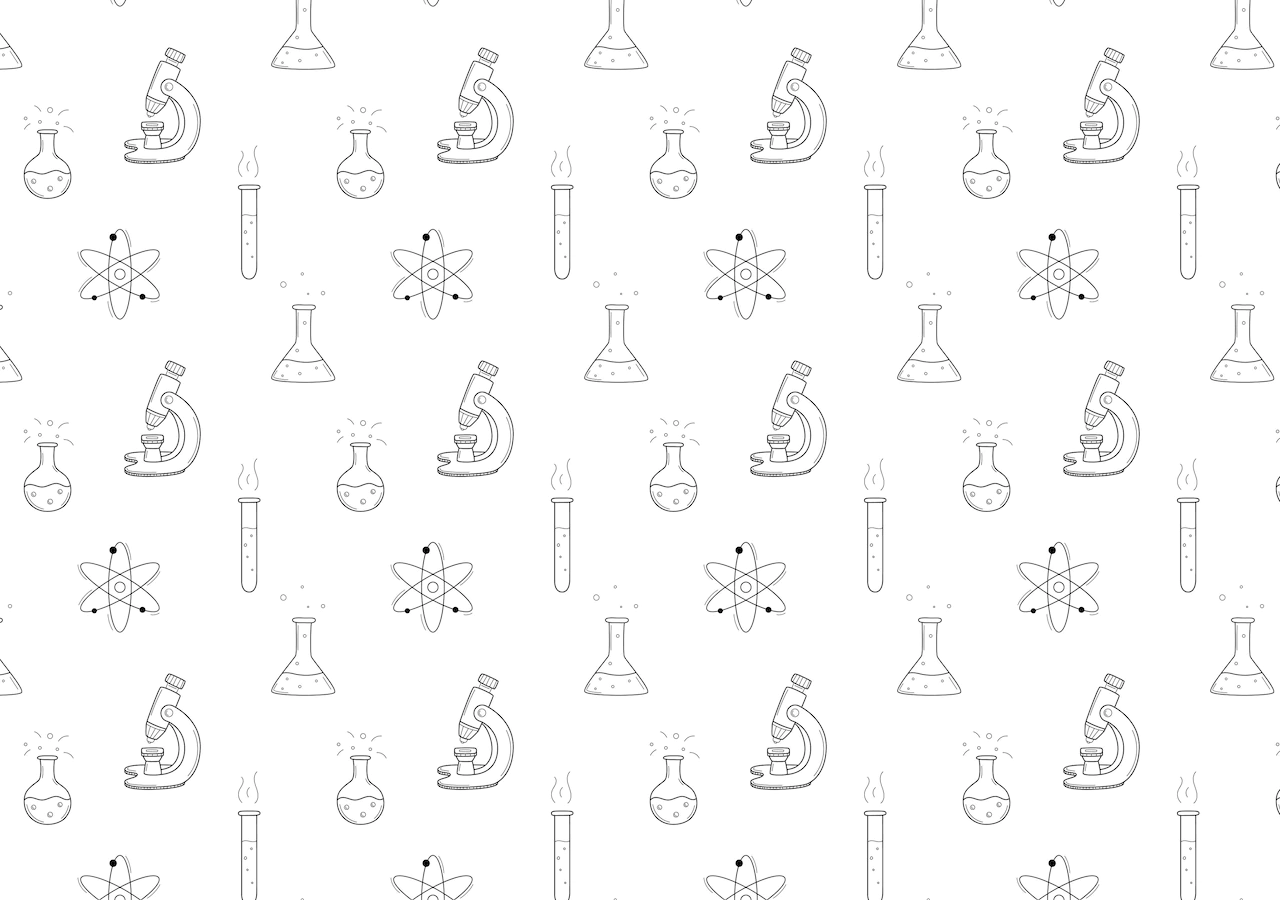
==== historia.html @ 75a54d39 "Segundo commit" ====
<!DOCTYPE html>
<html lang="es">
<head>
    <meta charset="UTF-8">
    <meta http-equiv="X-UA-Compatible" content="IE=edge">
    <meta name="viewport" content="width=device-width, initial-scale=1.0">
    <title>Historia</title>
    <link rel="stylesheet" href="./styles.css">
</head>
<body>
    
</body>
</html>
---- styles.css ----
/* COLORES */
:root {
    --blanco: #f4f4f2;
    --azul: #0034c4;
    --celeste: #007fff;
    --gris: #848775;
}

body {
    background-image: url(./images/Fondos/fondoquimica1.png);
    font-family: Verdana, Geneva, Tahoma, sans-serif;
}

/* ----------------- CABECERA ----------------- */

.cabecera, .contenido {
    max-width: 1300px;
    margin-right: auto;
    margin-left: auto;
} 

.cabecera {
    display: flex;
    justify-content: space-between;
    background-color: var(--gris);
    max-width: 1300px;
    margin-left: auto;
    margin-right: auto;
    align-items: center;
    border-radius: 10px 10px 0px 0px;
}

.cabecera h1 {
    font-size: 40px;
    margin-left: 40px;
}

.cabecera img {
    max-width: 150px;
}

/*-------------------- NAVEGACION --------------- */
.navegacion {
    background-color: var(--azul);
    display: flex;
    justify-content: space-between;
    border-radius: 0 0 8px 8px;
    list-style-type: none;
    height: 100%;
}

.menu {
    display: flex;
    justify-content: space-between;
}

.menu li {
    list-style-type: none;
    padding: 15px;
    position: relative;
    text-align: center;
}

.menu a {
    text-decoration: none;
    width: 110%;
    height: 150%;
    display: flex;
    align-items: center;
    text-align: center;
    font-weight: bolder;
    color: var(--blanco);
    transition: all 300ms ease;
}

.menu a:hover {
    transform: scale(1.1);
    background: var(--celeste);
    box-shadow: 0px 0px 10px 0px rgba(0,0,0,0.5);
}

.navegacion form {
    display: flex;
    align-items: center;
    margin-right: 20px;
    gap: 5px;
}

.buscador input {
    width: 200px;
    padding: 8px;
}

.menu > li > ul {
    width: 150px;
    display: flex;
    flex-direction: column;
    background: var(--azul);
    position: absolute;
    top: 50px;
    padding: 14px 0px;
    z-index: 10;
    transition: all 300ms ease;
    visibility: hidden;
}

.menu > li:hover > ul {
    visibility: visible;
    opacity: 1;
    top: 70px;
}

.imagen1 {
    text-align: center;
    margin-top: 20px;
}
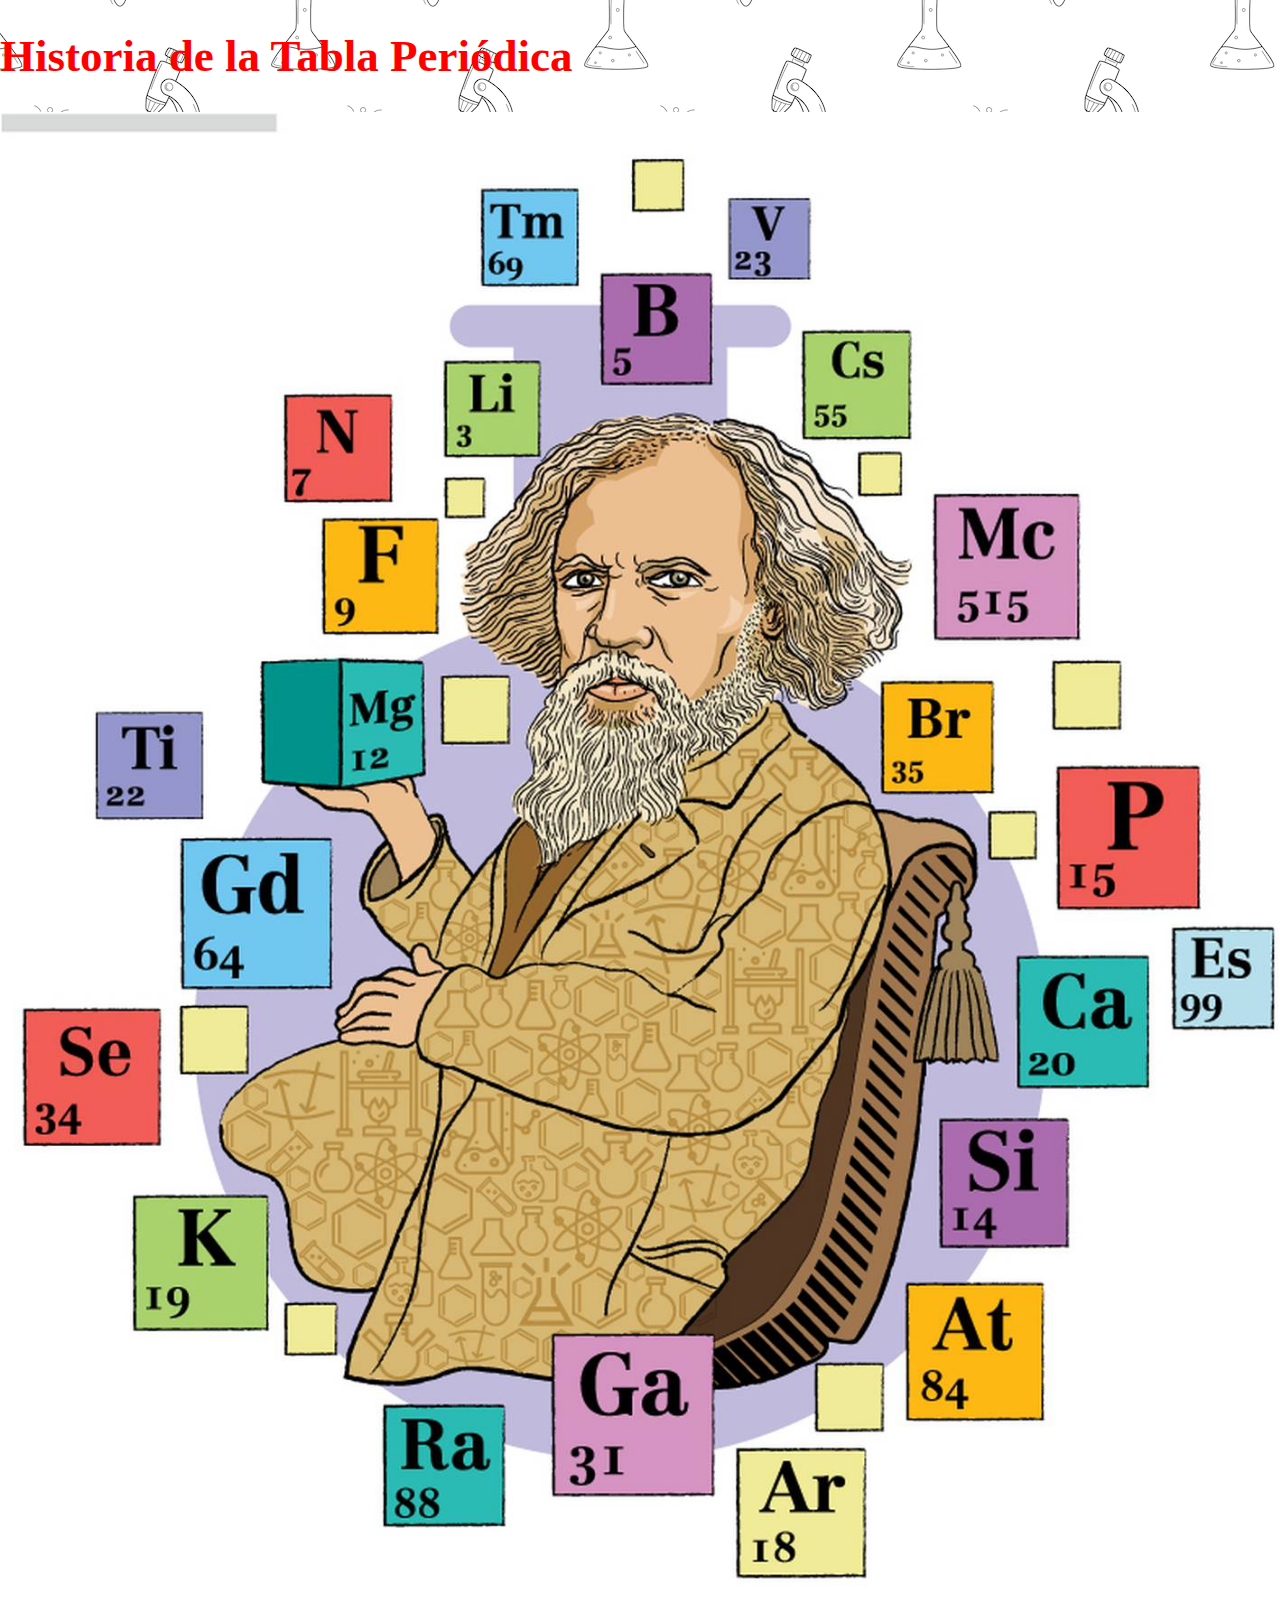
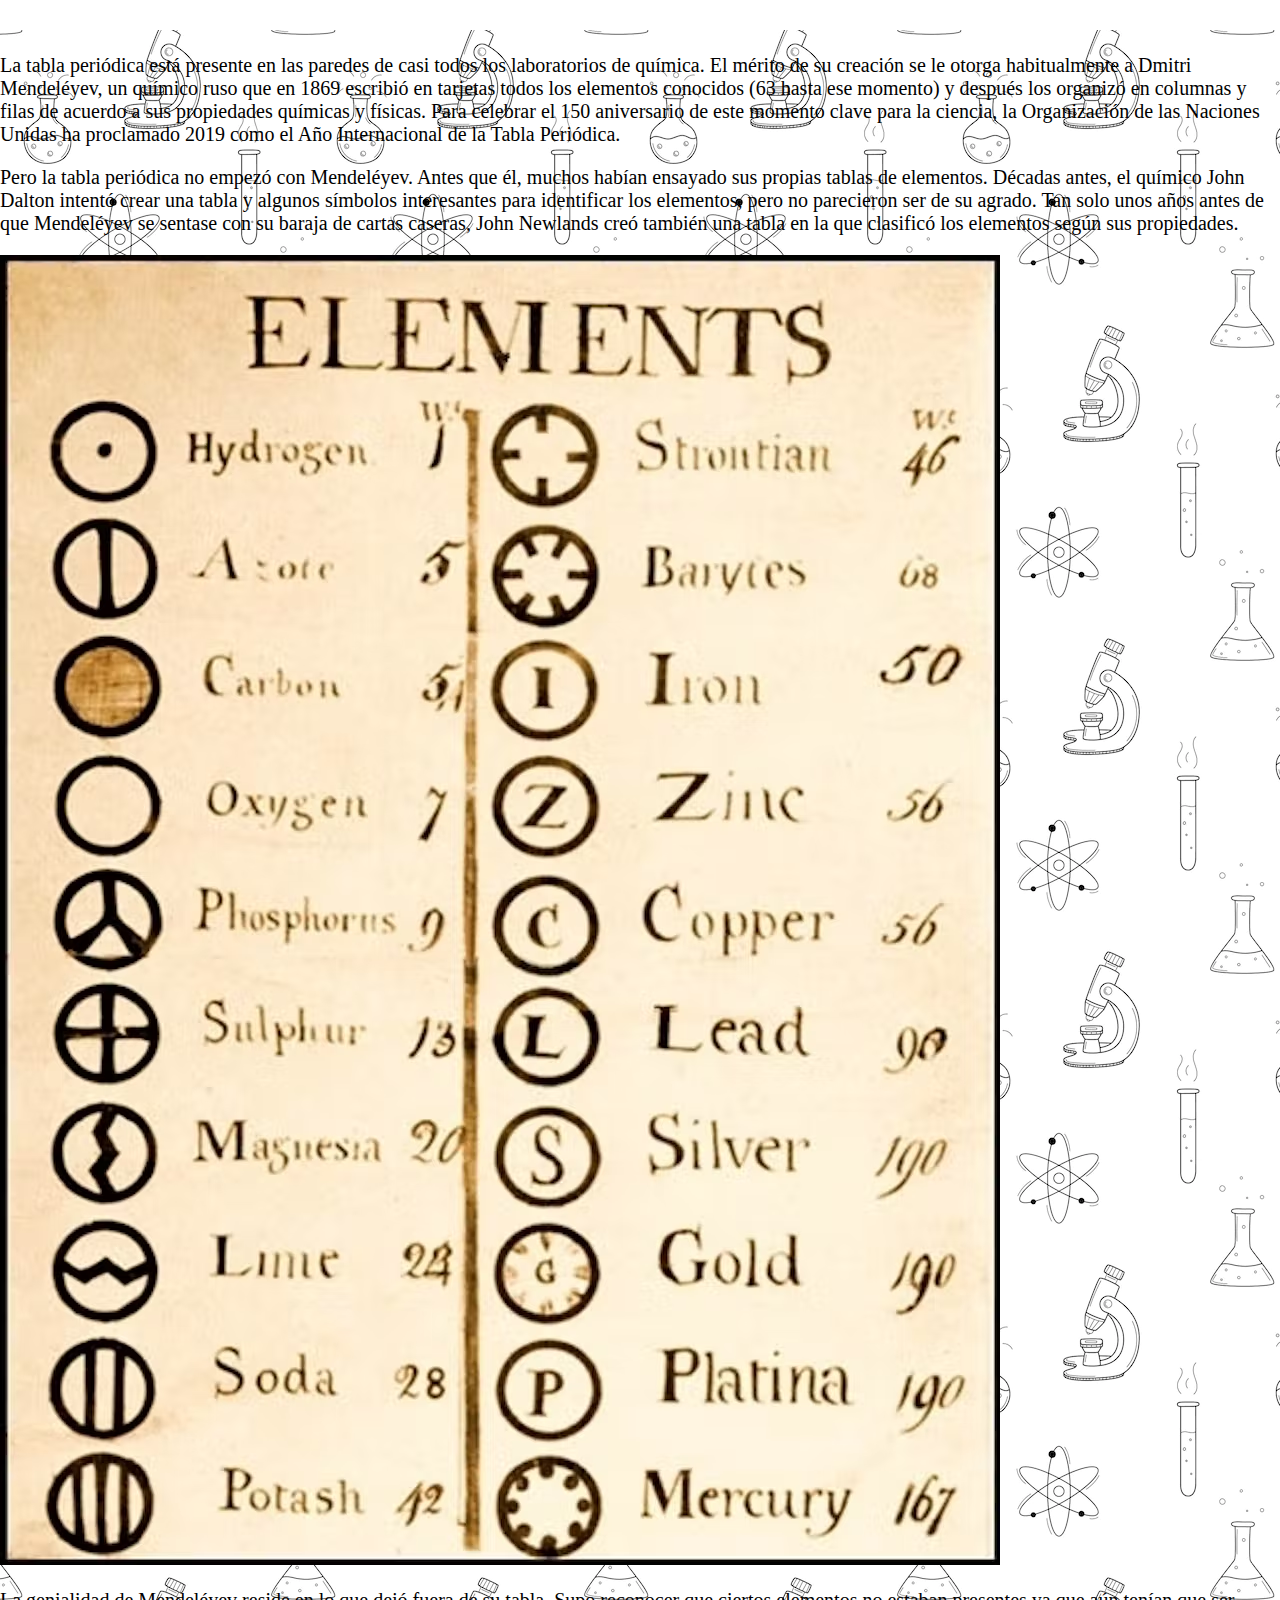
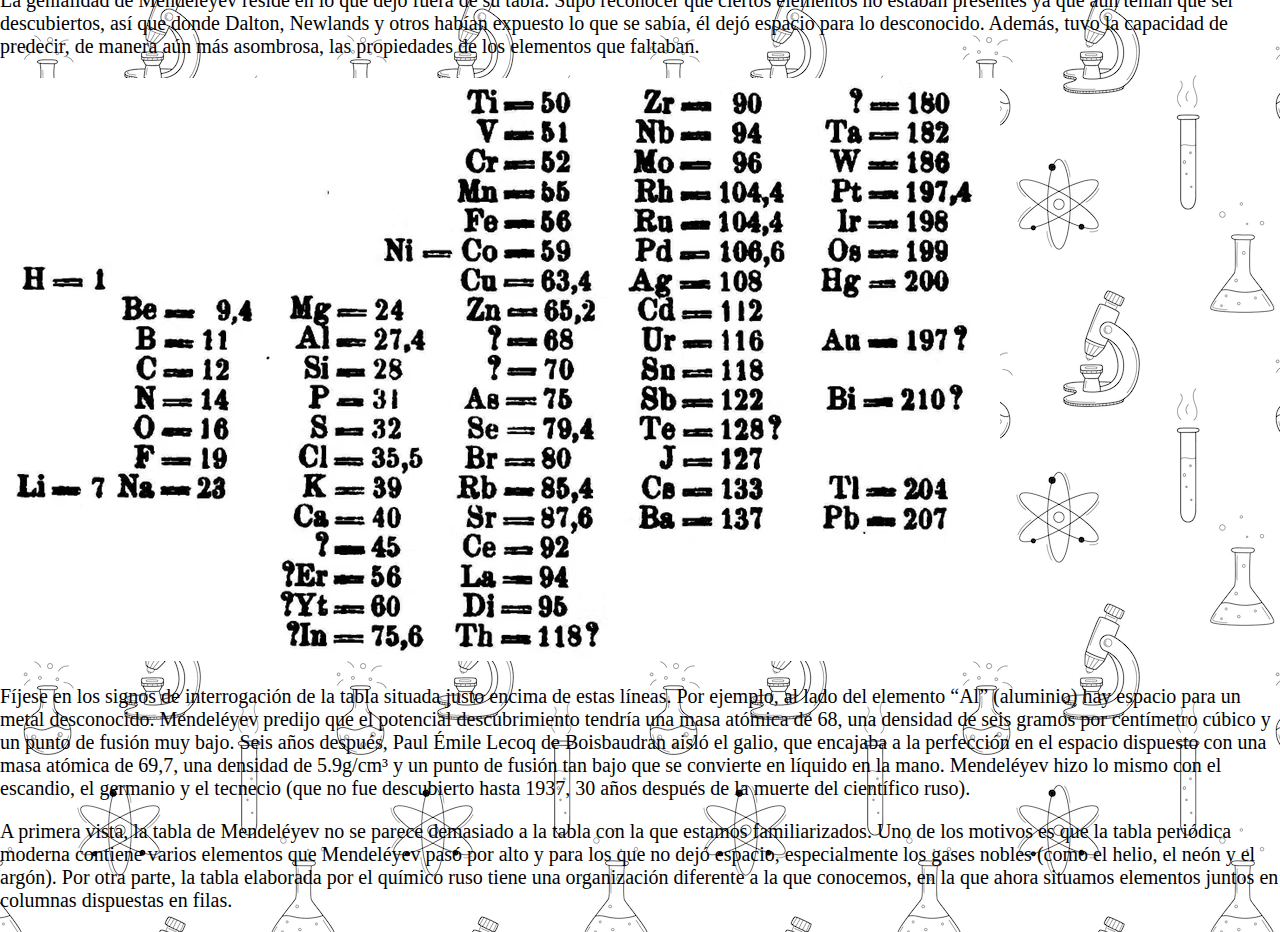
==== commit 99fa81df: "nuevas imagenes" ====
--- a/historia.html
+++ b/historia.html
@@ -8,6 +8,23 @@
     <link rel="stylesheet" href="./styles.css">
 </head>
 <body>
+    <h1 class="tituloH1">Historia de la Tabla Periódica</h1>
     
+        <img src="./images/dmitri.png" alt="Dmitri Mendeléyev">
+    
+    <p>La tabla periódica está presente en las paredes de casi todos los laboratorios de química. El mérito de su creación se le otorga habitualmente a Dmitri Mendeléyev, un químico ruso que en 1869 escribió en tarjetas todos los elementos conocidos (63 hasta ese momento) y después los organizó en columnas y filas de acuerdo a sus propiedades químicas y físicas. Para celebrar el 150 aniversario de este momento clave para la ciencia, la Organización de las Naciones Unidas ha proclamado 2019 como el Año Internacional de la Tabla Periódica.</p>
+    <p>Pero la tabla periódica no empezó con Mendeléyev. Antes que él, muchos habían ensayado sus propias tablas de elementos. Décadas antes, el químico John Dalton intentó crear una tabla y algunos símbolos interesantes para identificar los elementos, pero no parecieron ser de su agrado. Tan solo unos años antes de que Mendeléyev se sentase con su baraja de cartas caseras, John Newlands creó también una tabla en la que clasificó los elementos según sus propiedades.
+    </p>
+    
+    <img src="./images/tablaantigua.png" alt="Primera Tabla Construida">
+    
+    <p>La genialidad de Mendeléyev reside en lo que dejó fuera de su tabla. Supo reconocer que ciertos elementos no estaban presentes ya que aún tenían que ser descubiertos, así que donde Dalton, Newlands y otros habían expuesto lo que se sabía, él dejó espacio para lo desconocido. Además, tuvo la capacidad de predecir, de manera aún más asombrosa, las propiedades de los elementos que faltaban.
+    </p>
+    
+    <img src="./images/tablaantigua2.png" alt="Prototipo de Tabla Periódica de Mendeléyev">
+    
+    <p>Fíjese en los signos de interrogación de la tabla situada justo encima de estas líneas. Por ejemplo, al lado del elemento “Al” (aluminio) hay espacio para un metal desconocido. Mendeléyev predijo que el potencial descubrimiento tendría una masa atómica de 68, una densidad de seis gramos por centímetro cúbico y un punto de fusión muy bajo. Seis años después, Paul Émile Lecoq de Boisbaudran aisló el galio, que encajaba a la perfección en el espacio dispuesto con una masa atómica de 69,7, una densidad de 5.9g/cm³ y un punto de fusión tan bajo que se convierte en líquido en la mano. Mendeléyev hizo lo mismo con el escandio, el germanio y el tecnecio (que no fue descubierto hasta 1937, 30 años después de la muerte del científico ruso).</p>
+    <p>A primera vista, la tabla de Mendeléyev no se parece demasiado a la tabla con la que estamos familiarizados. Uno de los motivos es que la tabla periódica moderna contiene varios elementos que Mendeléyev pasó por alto y para los que no dejó espacio, especialmente los gases nobles (como el helio, el neón y el argón). Por otra parte, la tabla elaborada por el químico ruso tiene una organización diferente a la que conocemos, en la que ahora situamos elementos juntos en columnas dispuestas en filas.
+    </p>
 </body>
 </html>--- a/styles.css
+++ b/styles.css
@@ -6,9 +6,35 @@
     --gris: #848775;
 }
 
+* {
+    max-width: 1300px;
+    margin-right: auto;
+    margin-left: auto; 
+    background-image: ();
+}
+
 body {
     background-image: url(./images/Fondos/fondoquimica1.png);
-    font-family: Verdana, Geneva, Tahoma, sans-serif;
+}
+
+body p {
+    font-size: 20px; 
+}
+
+h2 {
+    font-size: 35px;
+    color: red;
+}
+
+h3 {
+    font-size: 25px;
+    color: var(--azul);
+    
+}
+
+.tituloH1 {
+    font-size: 45px;
+    color: red;
 }
 
 /* ----------------- CABECERA ----------------- */
@@ -70,7 +96,7 @@
     text-align: center;
     font-weight: bolder;
     color: var(--blanco);
-    transition: all 300ms ease;
+    transition: all 300ms ease;  
 }
 
 .menu a:hover {
@@ -114,3 +140,14 @@
     text-align: center;
     margin-top: 20px;
 }
+
+/*----------------- página de Organización ----------------*/
+
+.listaOrganizacion {
+    font-size: 30px;
+    font-style: italic;
+    
+}
+
+/*----------------- página de Organización ----------------*/
+
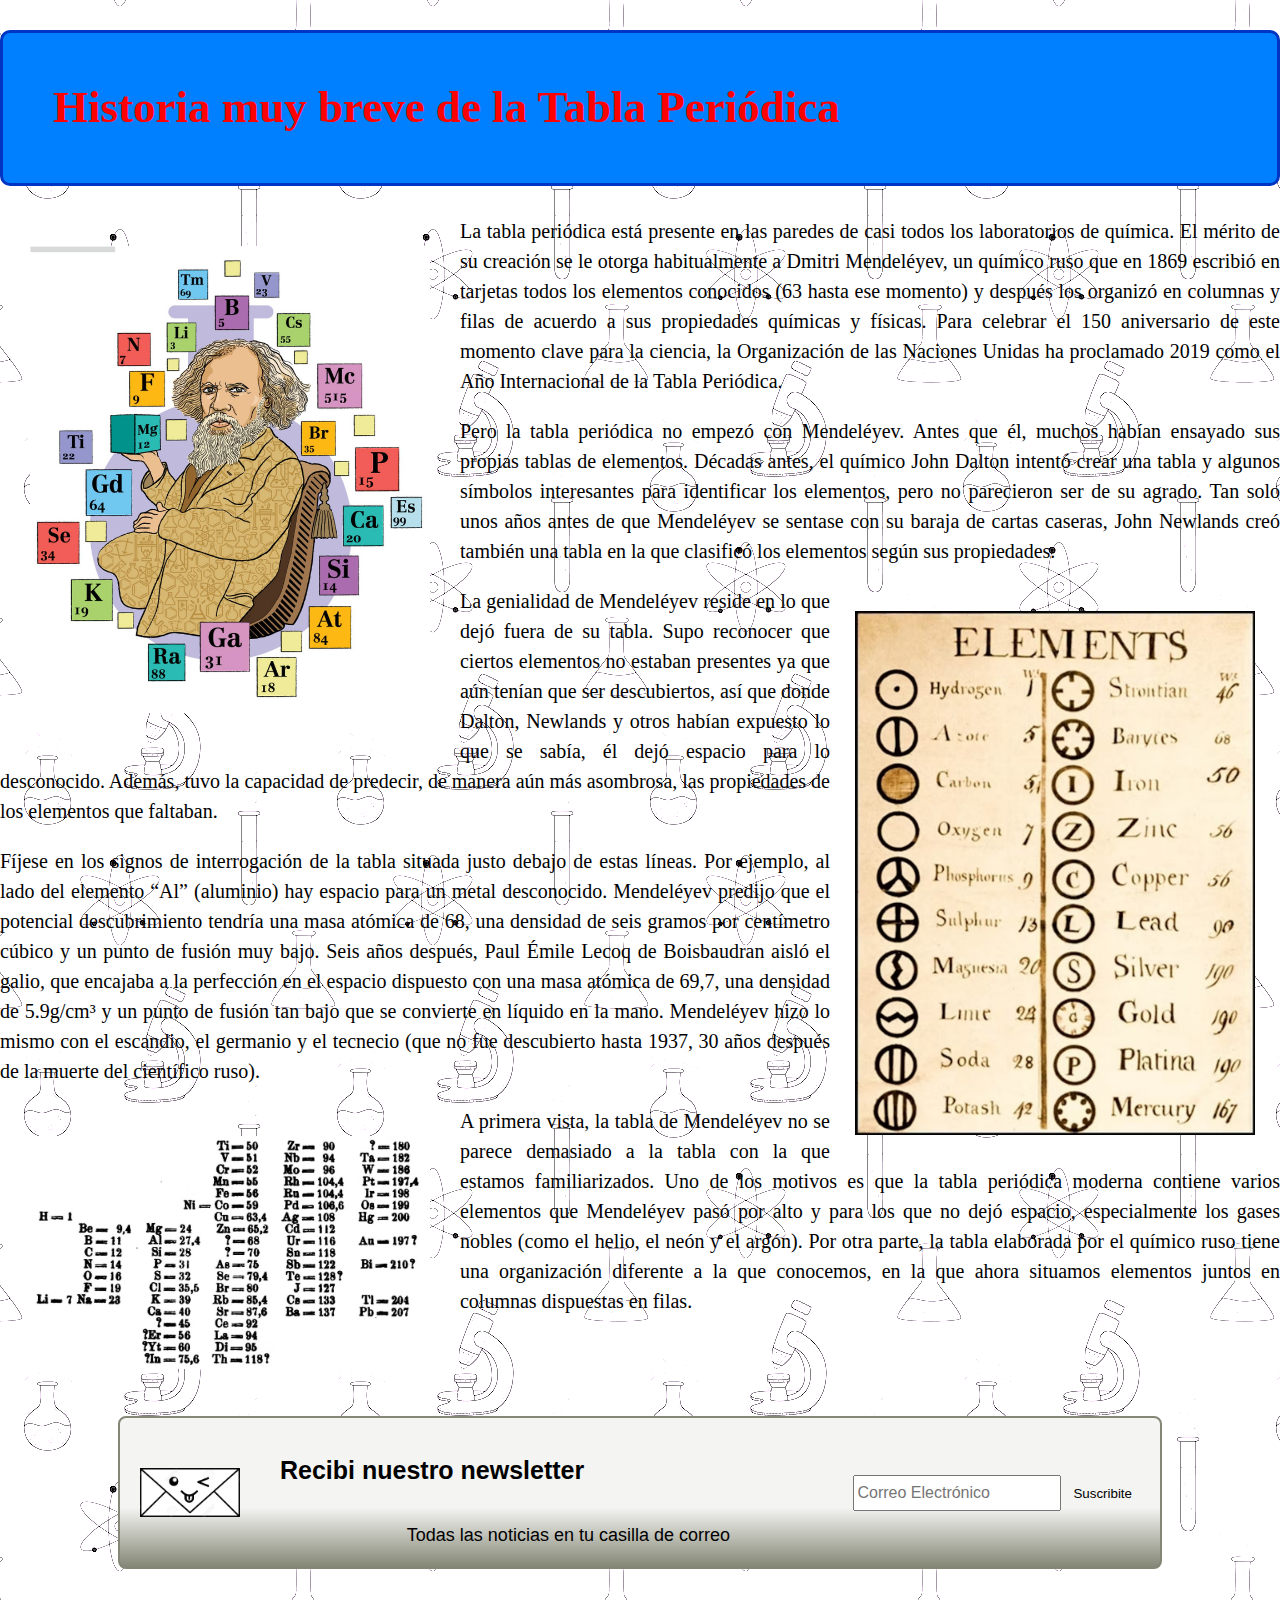
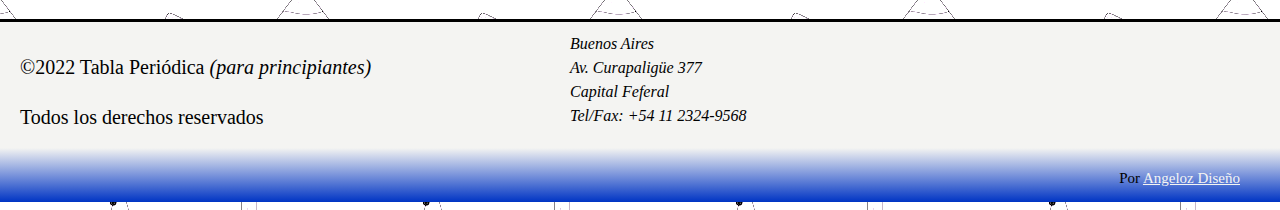
==== commit 937e2104: "creo es tercer commit" ====
--- a/historia.html
+++ b/historia.html
@@ -8,23 +8,69 @@
     <link rel="stylesheet" href="./styles.css">
 </head>
 <body>
-    <h1 class="tituloH1">Historia de la Tabla Periódica</h1>
     
-        <img src="./images/dmitri.png" alt="Dmitri Mendeléyev">
+    <h1 class="tituloH1">Historia muy breve de la Tabla Periódica</h1>
     
-    <p>La tabla periódica está presente en las paredes de casi todos los laboratorios de química. El mérito de su creación se le otorga habitualmente a Dmitri Mendeléyev, un químico ruso que en 1869 escribió en tarjetas todos los elementos conocidos (63 hasta ese momento) y después los organizó en columnas y filas de acuerdo a sus propiedades químicas y físicas. Para celebrar el 150 aniversario de este momento clave para la ciencia, la Organización de las Naciones Unidas ha proclamado 2019 como el Año Internacional de la Tabla Periódica.</p>
-    <p>Pero la tabla periódica no empezó con Mendeléyev. Antes que él, muchos habían ensayado sus propias tablas de elementos. Décadas antes, el químico John Dalton intentó crear una tabla y algunos símbolos interesantes para identificar los elementos, pero no parecieron ser de su agrado. Tan solo unos años antes de que Mendeléyev se sentase con su baraja de cartas caseras, John Newlands creó también una tabla en la que clasificó los elementos según sus propiedades.
-    </p>
+    <div class="contenidoHistoria">
+        
+        <div class="parrafo1">    
+            
+            <img class="fotoHistoria1" src="./images/dmitri.png" alt="Dmitri Mendeléyev">
+            
+            <p>La tabla periódica está presente en las paredes de casi todos los laboratorios de química. El mérito de su creación se le otorga habitualmente a Dmitri Mendeléyev, un químico ruso que en 1869 escribió en tarjetas todos los elementos conocidos (63 hasta ese momento) y después los organizó en columnas y filas de acuerdo a sus propiedades químicas y físicas. Para celebrar el 150 aniversario de este momento clave para la ciencia, la Organización de las Naciones Unidas ha proclamado 2019 como el Año Internacional de la Tabla Periódica.</p>
+            
+            <p>Pero la tabla periódica no empezó con Mendeléyev. Antes que él, muchos habían ensayado sus propias tablas de elementos. Décadas antes, el químico John Dalton intentó crear una tabla y algunos símbolos interesantes para identificar los elementos, pero no parecieron ser de su agrado. Tan solo unos años antes de que Mendeléyev se sentase con su baraja de cartas caseras, John Newlands creó también una tabla en la que clasificó los elementos según sus propiedades.</p>
+        </div>
+        
+        <div class="parrafo2">
+            
+            <img class="fotoHistoria2" src="./images/tablaantigua.png" alt="Símbolos antiguos de los elementos">
+            
+            <p>La genialidad de Mendeléyev reside en lo que dejó fuera de su tabla. Supo reconocer que ciertos elementos no estaban presentes ya que aún tenían que ser descubiertos, así que donde Dalton, Newlands y otros habían expuesto lo que se sabía, él dejó espacio para lo desconocido. Además, tuvo la capacidad de predecir, de manera aún más asombrosa, las propiedades de los elementos que faltaban.</p>
+        </div>
+        
+        <div class="parrafo3">
+            <p>Fíjese en los signos de interrogación de la tabla situada justo debajo de estas líneas. Por ejemplo, al lado del elemento “Al” (aluminio) hay espacio para un metal desconocido. Mendeléyev predijo que el potencial descubrimiento tendría una masa atómica de 68, una densidad de seis gramos por centímetro cúbico y un punto de fusión muy bajo. Seis años después, Paul Émile Lecoq de Boisbaudran aisló el galio, que encajaba a la perfección en el espacio dispuesto con una masa atómica de 69,7, una densidad de 5.9g/cm³ y un punto de fusión tan bajo que se convierte en líquido en la mano. Mendeléyev hizo lo mismo con el escandio, el germanio y el tecnecio (que no fue descubierto hasta 1937, 30 años después de la muerte del científico ruso).</p>
+
+            <img class="fotoHistoria3" src="./images/tablaantigua2.png" alt="Prototipo de Tabla Periódica de Mendeléyev">
+
+            <p>A primera vista, la tabla de Mendeléyev no se parece demasiado a la tabla con la que estamos familiarizados. Uno de los motivos es que la tabla periódica moderna contiene varios elementos que Mendeléyev pasó por alto y para los que no dejó espacio, especialmente los gases nobles (como el helio, el neón y el argón). Por otra parte, la tabla elaborada por el químico ruso tiene una organización diferente a la que conocemos, en la que ahora situamos elementos juntos en columnas dispuestas en filas.</p>
+        </div>
+    </div>
     
-    <img src="./images/tablaantigua.png" alt="Primera Tabla Construida">
+    <!-- inicio NEWS -->
+    <div class="news">
+        <div class="suscripcion">
+            <img src="./images/Fondos/sobre.png" alt="Sobre de suscripción">
+            <div class="info-news">
+                <h4>Recibi nuestro newsletter</h4>
+                <p>Todas las noticias en tu casilla de correo</p>
+            </div>
+        </div>
+
+        <form action="">
+            <input class="campo" type="text" placeholder="Correo Electrónico">
+            <input class="boton-suscripcion" type="submit" value="Suscribite">
+        </form>    
+    </div>
+    <!-- fin de NEWS -->
     
-    <p>La genialidad de Mendeléyev reside en lo que dejó fuera de su tabla. Supo reconocer que ciertos elementos no estaban presentes ya que aún tenían que ser descubiertos, así que donde Dalton, Newlands y otros habían expuesto lo que se sabía, él dejó espacio para lo desconocido. Además, tuvo la capacidad de predecir, de manera aún más asombrosa, las propiedades de los elementos que faltaban.
-    </p>
-    
-    <img src="./images/tablaantigua2.png" alt="Prototipo de Tabla Periódica de Mendeléyev">
-    
-    <p>Fíjese en los signos de interrogación de la tabla situada justo encima de estas líneas. Por ejemplo, al lado del elemento “Al” (aluminio) hay espacio para un metal desconocido. Mendeléyev predijo que el potencial descubrimiento tendría una masa atómica de 68, una densidad de seis gramos por centímetro cúbico y un punto de fusión muy bajo. Seis años después, Paul Émile Lecoq de Boisbaudran aisló el galio, que encajaba a la perfección en el espacio dispuesto con una masa atómica de 69,7, una densidad de 5.9g/cm³ y un punto de fusión tan bajo que se convierte en líquido en la mano. Mendeléyev hizo lo mismo con el escandio, el germanio y el tecnecio (que no fue descubierto hasta 1937, 30 años después de la muerte del científico ruso).</p>
-    <p>A primera vista, la tabla de Mendeléyev no se parece demasiado a la tabla con la que estamos familiarizados. Uno de los motivos es que la tabla periódica moderna contiene varios elementos que Mendeléyev pasó por alto y para los que no dejó espacio, especialmente los gases nobles (como el helio, el neón y el argón). Por otra parte, la tabla elaborada por el químico ruso tiene una organización diferente a la que conocemos, en la que ahora situamos elementos juntos en columnas dispuestas en filas.
-    </p>
+    <!-- inicio de pie de página -->
+    <div class="pieDePagina">
+        <div class="copyright">
+            <p>©2022 Tabla Periódica <i>(para principiantes)</i></p>
+            <p>Todos los derechos reservados</p>
+        </div>
+
+        <address class="direccionBSAS">
+            Buenos Aires <br>
+            Av. Curapaligüe 377 <br>
+            Capital Feferal <br>
+            Tel/Fax: +54 11 2324-9568
+        </address>
+
+        <p class="firma">Por <a href="#">Angeloz Diseño</a> </p>
+    </div>
+<!-- fin de pie de página -->
 </body>
 </html>--- a/styles.css
+++ b/styles.css
@@ -4,21 +4,20 @@
     --azul: #0034c4;
     --celeste: #007fff;
     --gris: #848775;
-}
-
-* {
+    --rojo: red;
+}
+
+body {
+    background-image: url(./images/Fondos/fondoquimica1.png);
     max-width: 1300px;
     margin-right: auto;
-    margin-left: auto; 
-    background-image: ();
-}
-
-body {
-    background-image: url(./images/Fondos/fondoquimica1.png);
+    margin-left: auto;
+    line-height: 1.5;
 }
 
 body p {
-    font-size: 20px; 
+    font-size: 20px;
+    text-align: justify; 
 }
 
 h2 {
@@ -35,6 +34,16 @@
 .tituloH1 {
     font-size: 45px;
     color: red;
+    background-color: var(--celeste);
+    display: flex;
+    justify-content: space-between;
+    height: 150px;
+    align-items: center;
+    text-align: left;
+    padding-left: 50px;
+    border: #0034c4 solid;
+    border-radius: 10px;
+    background-image: -moz-linear-gradient(var(--blanco) 70%, var(--celeste));
 }
 
 /* ----------------- CABECERA ----------------- */
@@ -49,20 +58,19 @@
     display: flex;
     justify-content: space-between;
     background-color: var(--gris);
-    max-width: 1300px;
-    margin-left: auto;
-    margin-right: auto;
     align-items: center;
     border-radius: 10px 10px 0px 0px;
+    background-image: -moz-radial-gradient(var(--blanco) 20%, var(--gris));
 }
 
 .cabecera h1 {
-    font-size: 40px;
-    margin-left: 40px;
+    font-size: 50px;
+    margin-left: 50px;
 }
 
 .cabecera img {
     max-width: 150px;
+    margin-right: 90px;
 }
 
 /*-------------------- NAVEGACION --------------- */
@@ -73,11 +81,13 @@
     border-radius: 0 0 8px 8px;
     list-style-type: none;
     height: 100%;
+    align-items: center;
 }
 
 .menu {
     display: flex;
-    justify-content: space-between;
+    justify-content: flex-start;
+    align-items: center;
 }
 
 .menu li {
@@ -85,6 +95,7 @@
     padding: 15px;
     position: relative;
     text-align: center;
+    align-items: center;
 }
 
 .menu a {
@@ -96,7 +107,10 @@
     text-align: center;
     font-weight: bolder;
     color: var(--blanco);
-    transition: all 300ms ease;  
+    transition: all 300ms ease;
+    font-family: 'Trebuchet MS', 'Lucida Sans Unicode', 'Lucida Grande', 'Lucida Sans', Arial, sans-serif;
+    font-size: 19px;
+    font-variant: small-caps;
 }
 
 .menu a:hover {
@@ -109,10 +123,10 @@
     display: flex;
     align-items: center;
     margin-right: 20px;
-    gap: 5px;
-}
-
-.buscador input {
+    gap: 15px;
+}
+
+.buscador {
     width: 200px;
     padding: 8px;
 }
@@ -141,13 +155,137 @@
     margin-top: 20px;
 }
 
+/*------------------------ NEWS ------------------------*/
+
+.suscripcion img {
+    max-width: 100px;
+}
+
+.news {
+    display: flex;
+    justify-content: space-between;
+    align-items: center;
+    max-width: 1000px;
+    padding-right: 20px;
+    padding-left: 20px; 
+    margin: auto;
+    border-radius: 8px;
+    border: 2px solid var(--gris);
+    background-image: linear-gradient(var(--blanco) 60%, var(--gris));
+    margin-top: 100px;
+}
+
+.suscripcion {
+    display: flex;
+    align-items: center;
+    gap: 40px;
+}
+
+.info-news {
+    width: 450px;
+}
+
+.info-news p {
+    text-align: end;
+    font-family: Verdana, Geneva, Tahoma, sans-serif;
+    font-size: 18px;
+}
+
+.info-news h4 {
+    font-family: Arial, Helvetica, sans-serif;
+    font-size: 25px;
+    font-weight: 300px;
+}
+
+.boton-suscripcion {
+    border: none;
+    background: none;
+    padding: 8px;    
+}
+
+.boton-suscripcion:hover {
+    color: var(--azul);
+    font-weight: bold;
+    cursor: pointer;
+}
+
+.campo {
+    width: 200px;
+    height: 30px;
+    font: 1em sans-serif;
+}
+
+/*--------------------- pie de página ---------------------*/
+
+
+.pieDePagina {
+    display: grid;
+    grid-template-columns: 400px 400px 1fr;
+    background-color: var(--celeste); 
+    border-top: black solid;
+    grid-template-rows: 1fr 50px;
+    padding: 10px 40px 0px 20px;
+    margin-top: 50px;
+    background-image: linear-gradient(var(--blanco) 70%, var(--azul));
+}
+
+.direccionBSAS {
+    padding-left: 150px;
+}
+
+.firma {
+    grid-column: 3/4; 
+    grid-row: 2/3;
+    text-align: end;
+    font-size: 15px;
+}
+
+.firma a {
+    color: var(--blanco); 
+}
+/* ------------------------------------------------------- */
 /*----------------- página de Organización ----------------*/
+/* ------------------------------------------------------- */
 
 .listaOrganizacion {
     font-size: 30px;
     font-style: italic;
+    text-align: justify;
     
 }
 
-/*----------------- página de Organización ----------------*/
-
+/* ------------------------------------------------------- */
+/*------------------- página de Historia ------------------*/
+/* ------------------------------------------------------- */
+
+.fotoHistoria1, 
+.fotoHistoria2, 
+.fotoHistoria3 {
+    max-width: 400px;
+    align-items: center;
+    text-align: center; 
+}
+
+.parrafo1 img {
+    float: left;
+    padding: 30px;
+    border-radius: 8px;
+}
+
+.parrafo2 img {
+    float: right;
+    padding: 25px;
+    border-radius: 8px;
+}
+
+.parrafo3 img {
+    float: left;
+    padding: 30px;
+    border-radius: 8px;
+}
+
+/* ------------------------------------------------------- */
+/*---------- página de Metales (clasificacion) ------------*/
+/* ------------------------------------------------------- */
+
+
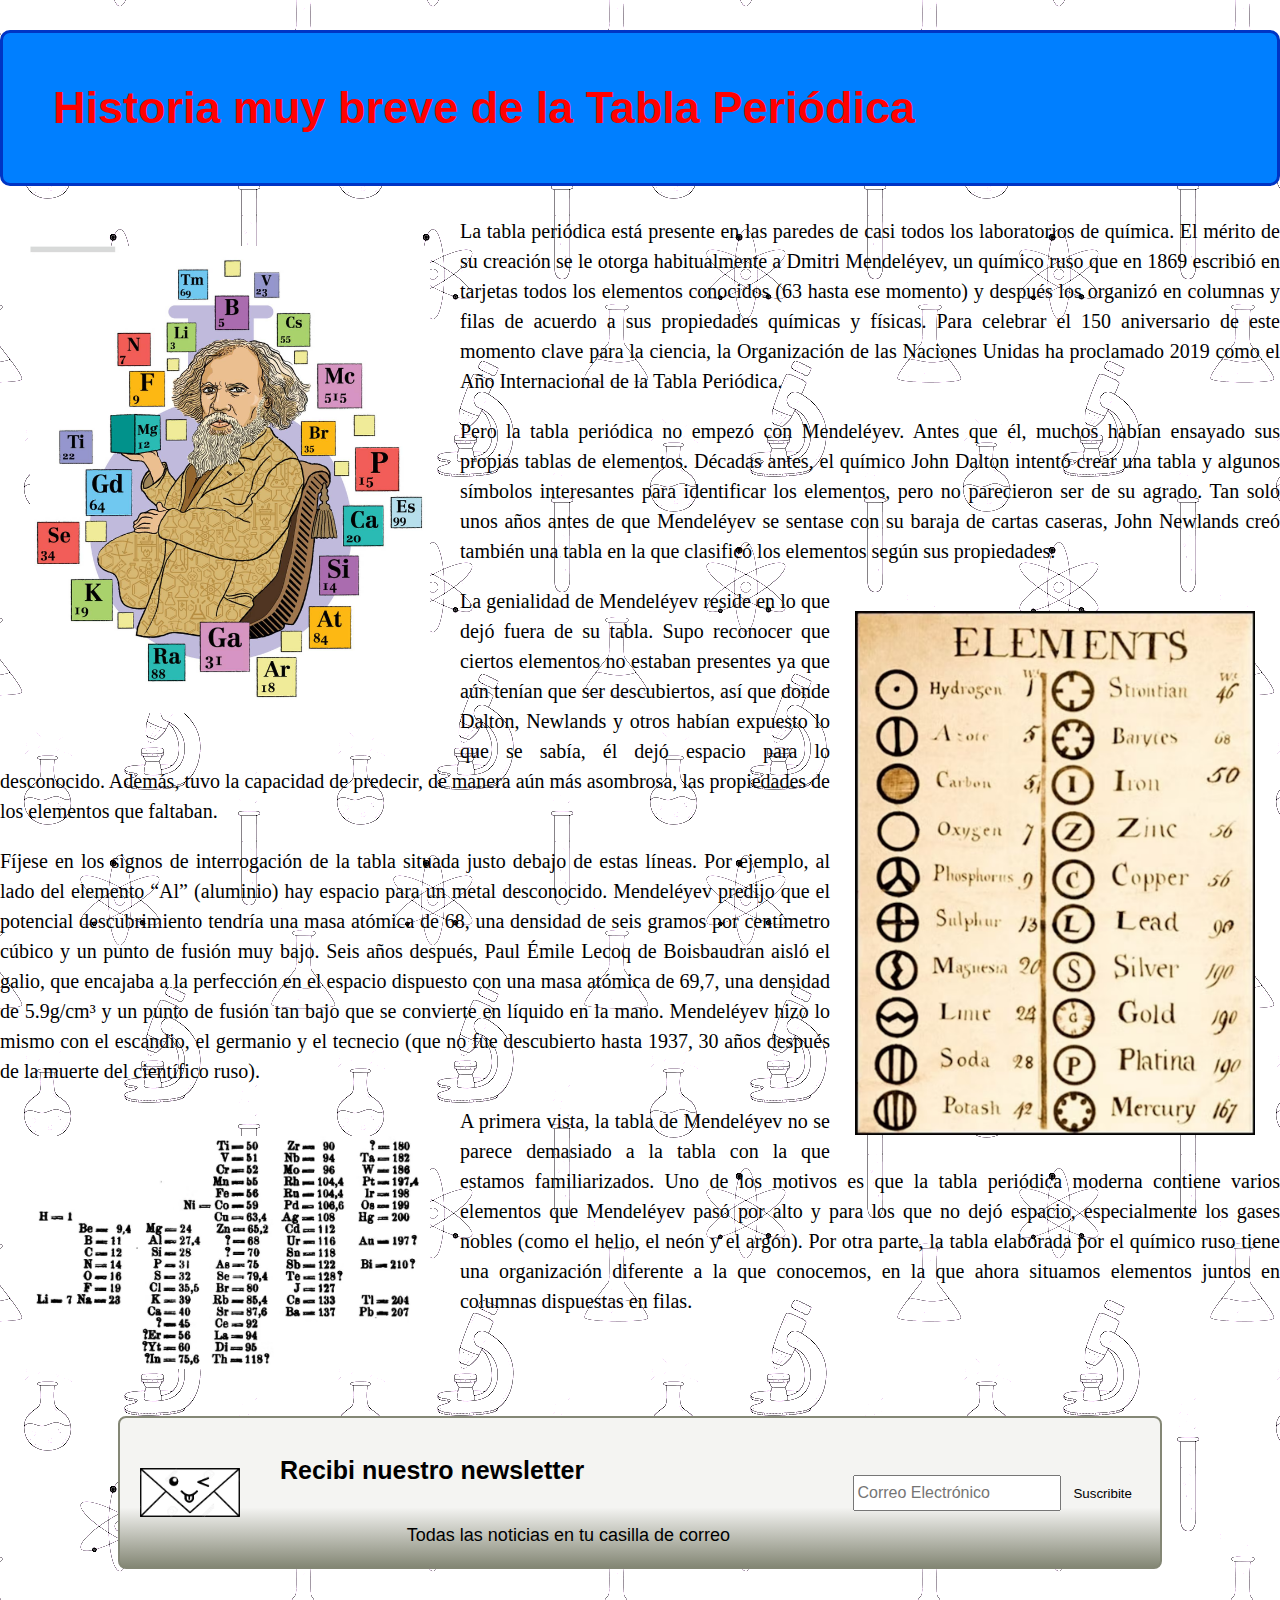
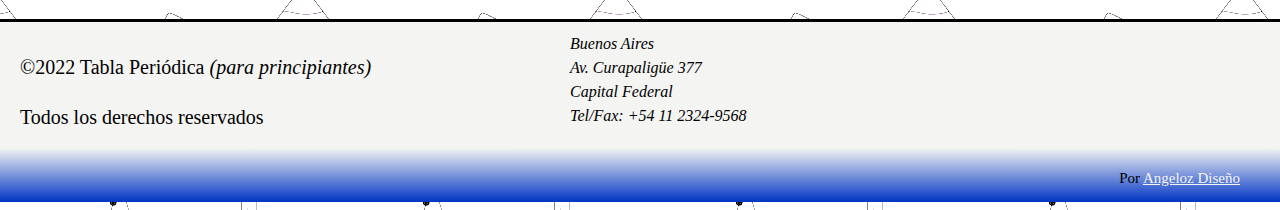
==== commit 030c85f9: "sexto commit: correccion de errores minimos." ====
--- a/historia.html
+++ b/historia.html
@@ -65,7 +65,7 @@
         <address class="direccionBSAS">
             Buenos Aires <br>
             Av. Curapaligüe 377 <br>
-            Capital Feferal <br>
+            Capital Federal <br>
             Tel/Fax: +54 11 2324-9568
         </address>
 
--- a/styles.css
+++ b/styles.css
@@ -26,15 +26,17 @@
 }
 
 h3 {
-    font-size: 25px;
+    font-size: 35px;
     color: var(--azul);
-    
+    text-shadow: 
+            2px 5px var(--celeste); 
 }
 
 .tituloH1 {
     font-size: 45px;
     color: red;
     background-color: var(--celeste);
+    font-family: sans-serif;
     display: flex;
     justify-content: space-between;
     height: 150px;
@@ -287,5 +289,184 @@
 /* ------------------------------------------------------- */
 /*---------- página de Metales (clasificacion) ------------*/
 /* ------------------------------------------------------- */
-
-
+.body p {
+    font-family: 'Lucida Sans', 'Lucida Sans Regular', 'Lucida Grande', 'Lucida Sans Unicode', Geneva, Verdana, sans-serif;
+}
+
+.contenidoMetales {
+    display: grid;
+    grid-template-columns: repeat(2, 1fr);
+    grid-template-rows: repeat(3, 1fr);
+    grid-column-gap: 40px;
+    grid-row-gap: 30px;
+    font-family: 'Lucida Sans', 'Lucida Sans Regular', 'Lucida Grande', 'Lucida Sans Unicode', Geneva, Verdana, sans-serif;
+    }
+    
+.metal_1 { 
+    grid-area: 1 / 1 / 2 / 2; 
+    border: #848775 solid 4px;
+    border-radius: 8px;
+    padding-left: 30px;
+    padding-right: 30px;
+    background-color: var(--blanco);
+    box-shadow: 0px 1px 10px rgba(0,0,0,0.2);
+    cursor: default;
+    transition: all 400ms ease;
+}
+
+.metal_1:hover {
+    box-shadow: 5px 5px 20px rgba(0,0,0,0.4);
+    transform: translateY(-3%);
+}
+
+.metal_2 { 
+    grid-area: 1 / 2 / 2 / 3;
+    border: #848775 solid 4px;
+    border-radius: 8px;
+    padding-left: 30px;
+    padding-right: 30px;
+    background-color: var(--blanco);
+    box-shadow: 0px 1px 10px rgba(0,0,0,0.2);
+    cursor: default;
+    transition: all 400ms ease; 
+}
+
+.metal_2:hover {
+    box-shadow: 5px 5px 20px rgba(0,0,0,0.4);
+    transform: translateY(-3%);
+}
+
+.metal_3 { 
+    grid-area: 2 / 1 / 3 / 2;
+    border: #848775 solid 4px;
+    border-radius: 8px;
+    padding-left: 30px;
+    padding-right: 30px;
+    background-color: var(--blanco);
+    box-shadow: 0px 1px 10px rgba(0,0,0,0.2);
+    cursor: default;
+    transition: all 400ms ease; 
+}
+
+.metal_3:hover {
+    box-shadow: 5px 5px 20px rgba(0,0,0,0.4);
+    transform: translateY(-3%);
+}
+
+.metal_4 { 
+    grid-area: 2 / 2 / 3 / 3;
+    border: #848775 solid 4px;
+    border-radius: 8px;
+    padding-left: 30px;
+    padding-right: 30px;
+    background-color: var(--blanco);
+    box-shadow: 0px 1px 10px rgba(0,0,0,0.2);
+    cursor: default;
+    transition: all 400ms ease; 
+}
+
+.metal_4:hover {
+    box-shadow: 5px 5px 20px rgba(0,0,0,0.4);
+    transform: translateY(-3%);
+}
+
+.metal_5 { 
+    grid-area: 3 / 1 / 4 / 3;
+    border: #848775 solid 4px;
+    border-radius: 8px;
+    padding-left: 30px;
+    padding-right: 30px;
+    background-color: var(--blanco);
+    box-shadow: 0px 1px 10px rgba(0,0,0,0.2);
+    cursor: default;
+    transition: all 400ms ease; 
+} 
+
+.metal_5:hover {
+    box-shadow: 5px 5px 20px rgba(0,0,0,0.4);
+    transform: translateY(-3%);
+}
+
+.imgMetal {
+    width: 200px;
+    height: 200px;
+    float: left;
+    padding: 0px 10px 0px 0px;
+}
+
+.imgMetal_2 {
+    width: 200px;
+    height: 200px;
+    float: right;
+    padding: 0px 0px 0px 10px;
+}
+
+/* ------------------------------------------------------- */
+/*--------- página de No Metales (clasificacion) -----------*/
+/* ------------------------------------------------------- */
+
+/* en proceso */
+
+/* ------------------------------------------------------- */
+/*-------- página de Metaloides (clasificacion) -----------*/
+/* ------------------------------------------------------- */
+
+/* en proceso */
+
+/* ------------------------------------------------------- */
+/*---------------- página de Datos Curiosos ---------------*/
+/* ------------------------------------------------------- */
+
+/* en proceso */
+
+/* ------------------------------------------------------- */
+/*------------ página de Tabla para Descargar -------------*/
+/* ------------------------------------------------------- */
+
+.tabladescargar {
+    font-family: sans-serif;
+    display: flex;
+    align-items: center;
+    justify-content: center;
+    position: relative;
+    min-height: 100vh;
+    cursor: pointer;
+}
+
+.tabladescargar img {
+    width: 100%;
+    height: 100%;
+    display: block;
+}
+
+.tabladescargar:hover .tituloh2_td {
+    width: 100%;
+}
+
+.tituloh2_td  {
+    width: 0%;
+    height: 100%;
+    background: rgba(103,58,183,0.71);
+    position: absolute;
+    top: 20;
+    display: flex;
+    justify-content: center;
+    align-items: center;
+    overflow: hidden;
+    transition: all 400ms ease-in-out;
+}
+
+.tituloh2_td h2 {
+    color: #fff;
+    font-size: 50px;
+    border: 8px solid;
+    border-radius: 8px;
+    padding: .8em 1.9em;
+}
+
+/* ------------------------------------------------------- */
+/*----------------------- RESPONSIVE ----------------------*/
+/* ------------------------------------------------------- */
+
+
+
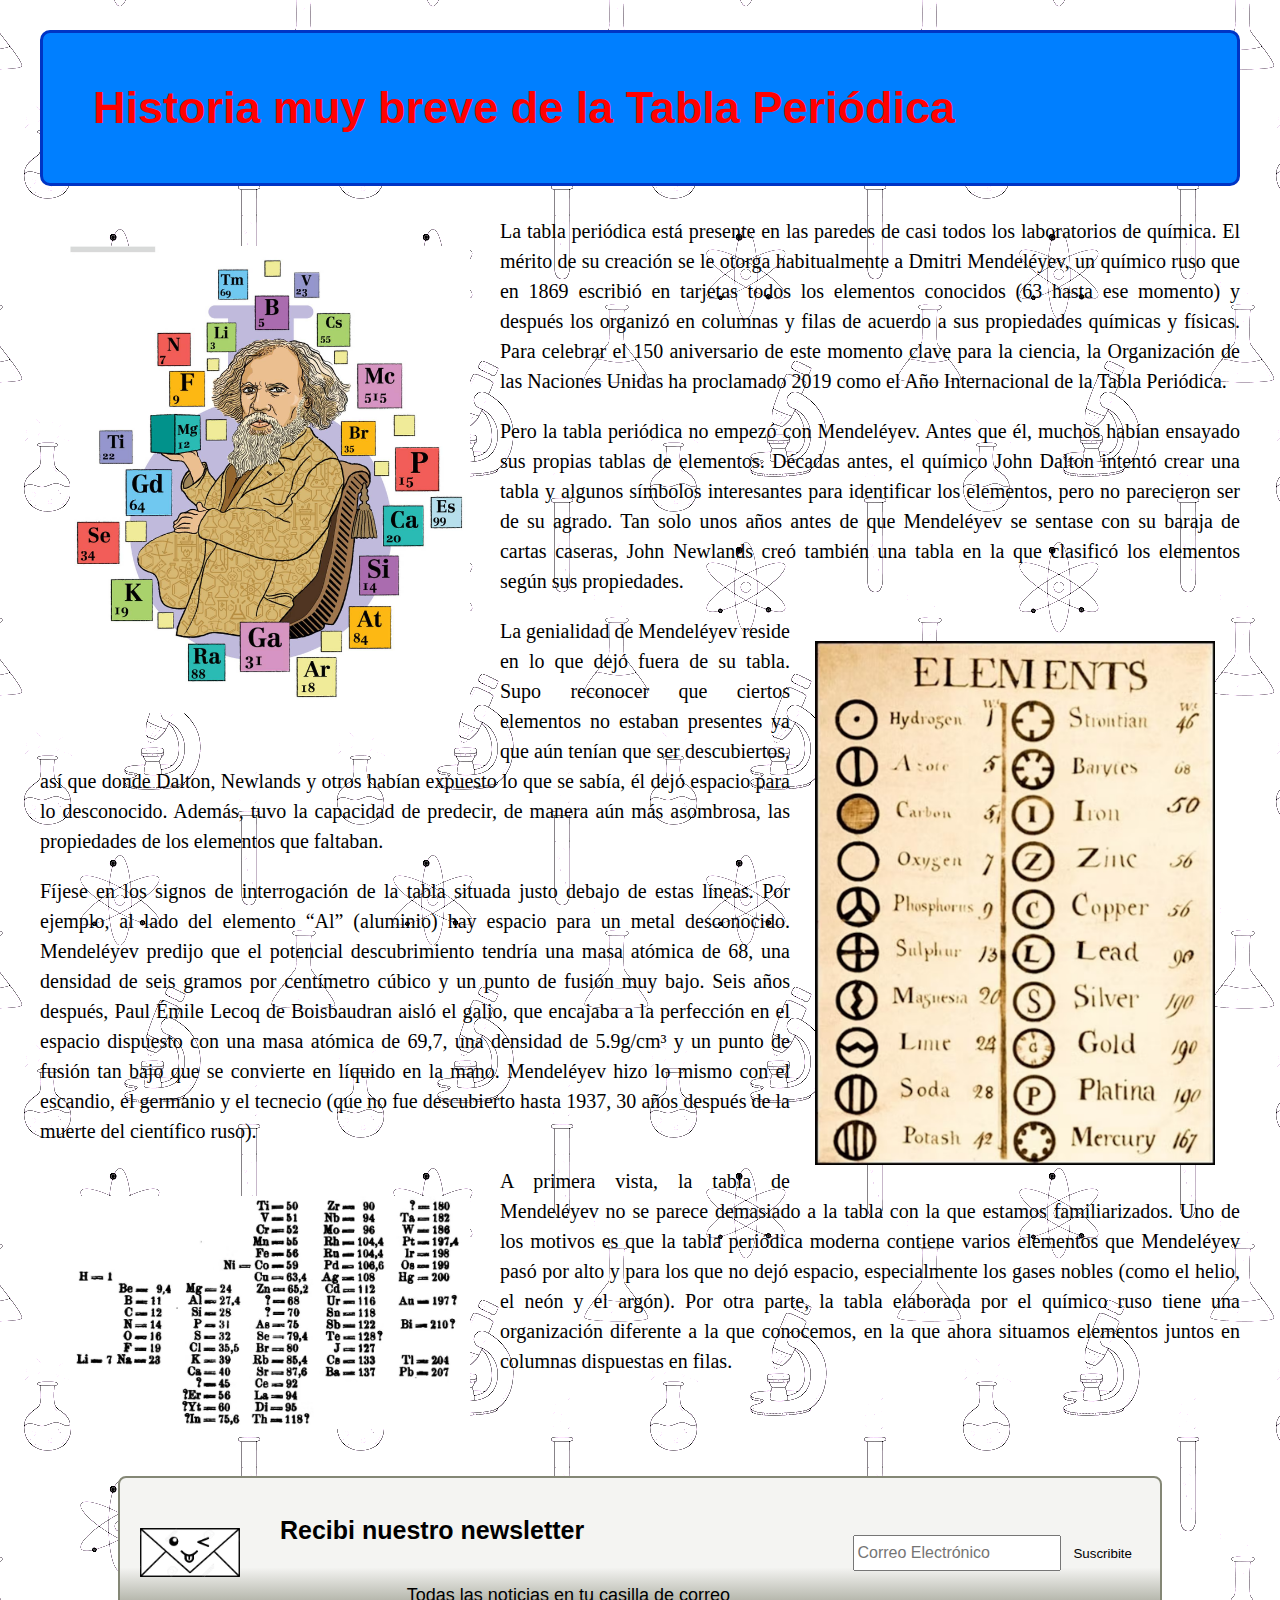
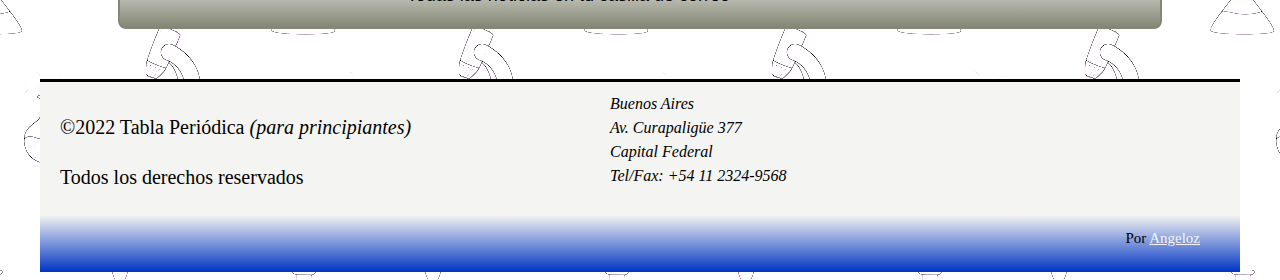
==== commit 01bf3432: "perdi el numero de commit, espero terminar" ====
--- a/historia.html
+++ b/historia.html
@@ -69,7 +69,7 @@
             Tel/Fax: +54 11 2324-9568
         </address>
 
-        <p class="firma">Por <a href="#">Angeloz Diseño</a> </p>
+        <p class="firma">Por <a href="#">Angeloz</a> </p>
     </div>
 <!-- fin de pie de página -->
 </body>
--- a/styles.css
+++ b/styles.css
@@ -9,9 +9,8 @@
 
 body {
     background-image: url(./images/Fondos/fondoquimica1.png);
-    max-width: 1300px;
-    margin-right: auto;
-    margin-left: auto;
+    margin-right: 40px;
+    margin-left: 40px;
     line-height: 1.5;
 }
 
@@ -23,11 +22,13 @@
 h2 {
     font-size: 35px;
     color: red;
+    font-family: sans-serif;
 }
 
 h3 {
     font-size: 35px;
     color: var(--azul);
+    font-family: sans-serif;
     text-shadow: 
             2px 5px var(--celeste); 
 }
@@ -50,29 +51,36 @@
 
 /* ----------------- CABECERA ----------------- */
 
-.cabecera, .contenido {
-    max-width: 1300px;
-    margin-right: auto;
-    margin-left: auto;
+.contenido {
+    width: 75%;
+    max-width: 1200px;
+    margin: auto;
 } 
 
 .cabecera {
-    display: flex;
+    
+    display: flex;
+    flex-direction: row;
     justify-content: space-between;
     background-color: var(--gris);
-    align-items: center;
+    
     border-radius: 10px 10px 0px 0px;
     background-image: -moz-radial-gradient(var(--blanco) 20%, var(--gris));
 }
 
 .cabecera h1 {
     font-size: 50px;
-    margin-left: 50px;
+    margin-left: 40px;
+    font-family: Arial;
 }
 
 .cabecera img {
-    max-width: 150px;
-    margin-right: 90px;
+    display: flex;
+    flex-direction: row;
+    width: 150px;
+    border-top: 2px solid var(--gris);
+    border-right: 2px solid var(--gris);
+    border-radius: 8px;
 }
 
 /*-------------------- NAVEGACION --------------- */
@@ -89,7 +97,7 @@
 .menu {
     display: flex;
     justify-content: flex-start;
-    align-items: center;
+    
 }
 
 .menu li {
@@ -110,7 +118,7 @@
     font-weight: bolder;
     color: var(--blanco);
     transition: all 300ms ease;
-    font-family: 'Trebuchet MS', 'Lucida Sans Unicode', 'Lucida Grande', 'Lucida Sans', Arial, sans-serif;
+    font-family: 'Trebuchet MS';
     font-size: 19px;
     font-variant: small-caps;
 }
@@ -152,9 +160,13 @@
     top: 70px;
 }
 
-.imagen1 {
-    text-align: center;
+.imagen1 img {
+    width: 100%;
+    align-items: center;
     margin-top: 20px;
+    box-sizing: border-box;
+    border-radius: 8px;
+    box-shadow: 0px 3px 5px rgba(15, 15, 15, 0.5);
 }
 
 /*------------------------ NEWS ------------------------*/
@@ -226,7 +238,7 @@
     background-color: var(--celeste); 
     border-top: black solid;
     grid-template-rows: 1fr 50px;
-    padding: 10px 40px 0px 20px;
+    padding: 10px 40px 10px 20px;
     margin-top: 50px;
     background-image: linear-gradient(var(--blanco) 70%, var(--azul));
 }
@@ -244,6 +256,7 @@
 
 .firma a {
     color: var(--blanco); 
+    padding-bottom: 15px;
 }
 /* ------------------------------------------------------- */
 /*----------------- página de Organización ----------------*/
@@ -446,7 +459,7 @@
 .tituloh2_td  {
     width: 0%;
     height: 100%;
-    background: rgba(103,58,183,0.71);
+    background: rgba(36, 30, 48, 0.71);
     position: absolute;
     top: 20;
     display: flex;
@@ -466,7 +479,87 @@
 
 /* ------------------------------------------------------- */
 /*----------------------- RESPONSIVE ----------------------*/
-/* ------------------------------------------------------- */
-
-
-
+/* -------------------- Sector Media Queries ------------- */
+
+@media(max-width:768px) {
+    
+    /* Queries cabecera */
+    .cabecera h1{
+        margin: 15px 0 15px 0;
+        text-align: center;
+        
+    }
+    .cabecera{
+        display: flex;
+        flex-direction: column;
+        gap: 2px;
+    }
+    .cabecera img{
+        align-items: center;
+        text-align: center;
+        flex-direction: column;
+        margin: auto;   
+    }
+    
+    /* Queries Menu */
+    .menu{
+        display: flex;
+        flex-direction: column;
+        gap: 2px;
+    }
+    .navegacion{
+        flex-direction: column;
+        align-items: center;
+        
+    }
+    .navegacion form{
+        margin: 0px 0px 15px 45px;
+        flex-direction: column;
+    }
+    
+    /* Queries tituloH1 */
+    .tituloH1{
+        flex-direction: column;
+        height: fit-content;
+        width: 80%; 
+    }
+    
+    /* Queries news */
+    .news{
+        flex-direction: column;
+        align-items: center;
+        padding-bottom: 15px;
+    }
+    .suscripcion{
+        flex-direction: column;
+        align-items: center;
+        gap: 15px;
+    }
+    .info-news {
+        flex-direction: column;
+        text-align: center;
+        width: min-content;
+    }
+    .info-news p{
+        text-align: center;
+    }
+    .suscripcion img{
+        padding-top: 20px;
+    }
+    
+    /* Queries pie de página */
+    .pieDePagina{
+        grid-template-columns: 1fr;
+    }
+    .direccionBSAS{
+        padding-left: 50px;
+        padding-top: 40px;
+    }
+    .firma a{
+        flex-direction: column;
+        margin-bottom: 15px;
+    }      
+}
+
+@media(max-width:)
+
